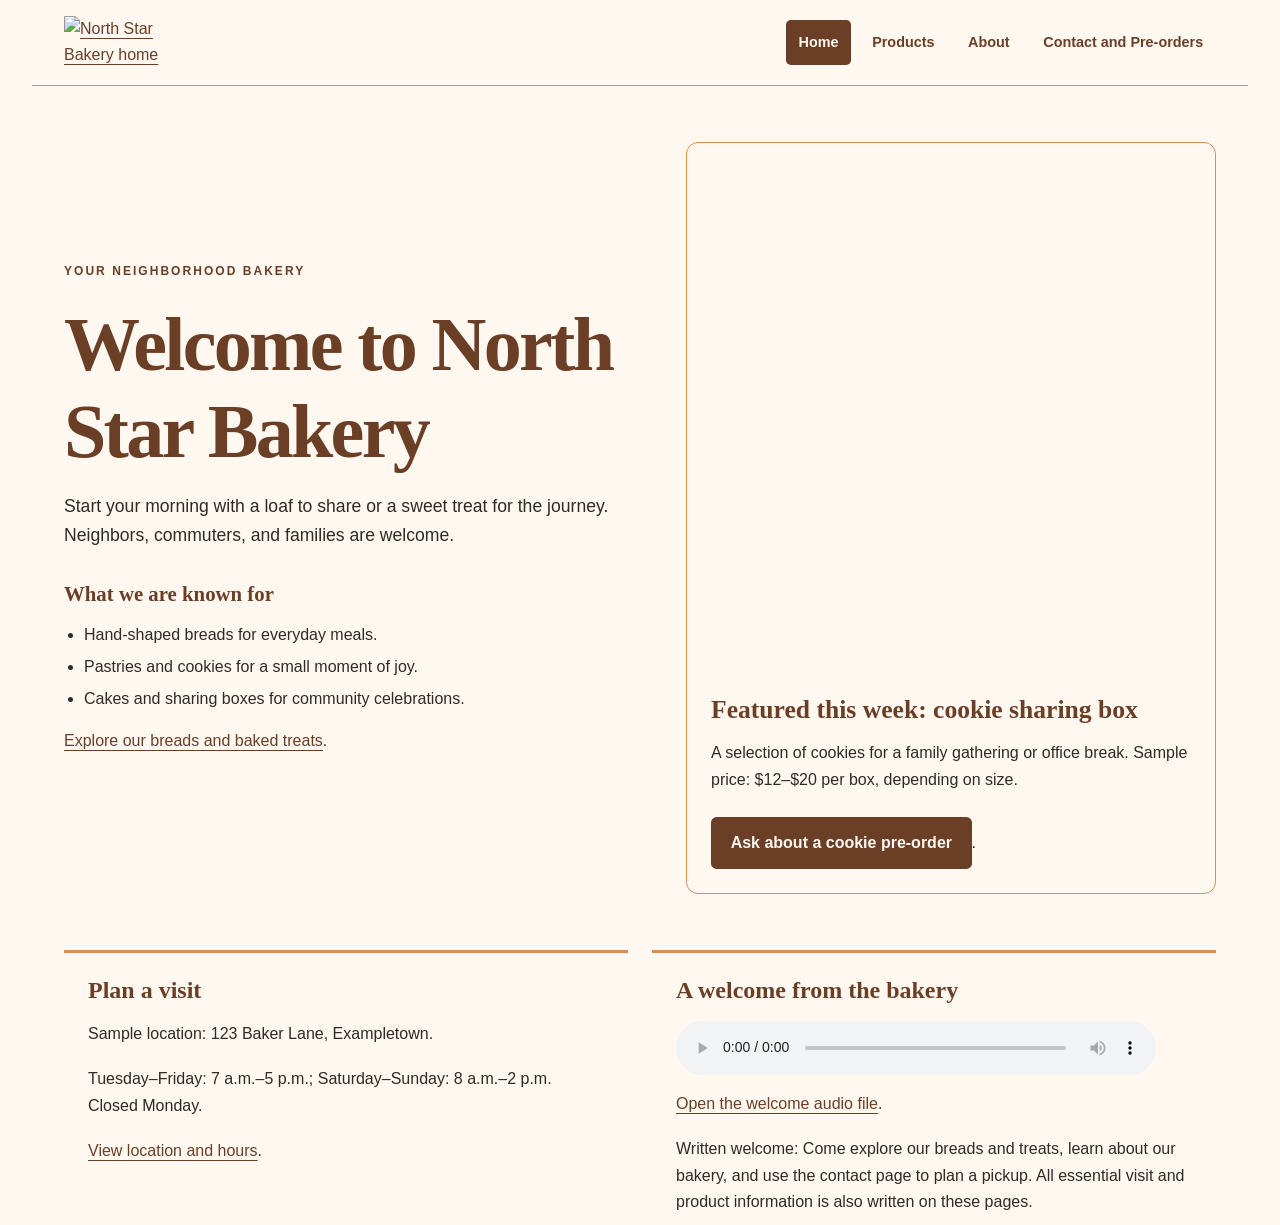
==== index.html @ 85718950 "Add responsive bakery website" ====
<!DOCTYPE html>
<html lang="en">
<head>
  <meta charset="UTF-8">
  <meta name="viewport" content="width=device-width, initial-scale=1">
  <title>Welcome to North Star Bakery | North Star Bakery</title>
<link rel="stylesheet" href="styles.css">
</head>
<body class="index-page">
  <a href="#main-content" class="skip-link">Skip to main content</a>
  <header class="site-header">
    <a href="index.html" class="brand">
      <img src="media/bakery-logo_c.png" width="112" alt="North Star Bakery home">
    </a>
    <nav aria-label="Main navigation" class="site-nav">
      <ul>
        <li><a href="index.html" aria-current="page">Home</a></li>
        <li><a href="products.html">Products</a></li>
        <li><a href="about.html">About</a></li>
        <li><a href="contact.html">Contact and Pre-orders</a></li>
      </ul>
    </nav>
  </header>
  <main id="main-content" tabindex="-1" class="page-content">
    <div class="hero">
<div class="hero-copy">
<p class="eyebrow">YOUR NEIGHBORHOOD BAKERY</p>
<h1>Welcome to North Star Bakery</h1>
    <p>Start your morning with a loaf to share or a sweet treat
      for the journey. Neighbors, commuters, and families are welcome.</p>
    <section aria-labelledby="known-for">
      <h2 id="known-for">What we are known for</h2>
      <ul>
        <li>Hand-shaped breads for everyday meals.</li>
        <li>Pastries and cookies for a small moment of joy.</li>
        <li>Cakes and sharing boxes for community celebrations.</li>
      </ul>
      <p><a href="products.html">Explore our breads and baked treats</a>.</p>
    </section>
    </div>
<section aria-labelledby="featured" class="feature-card">
      <picture>
        <source media="(min-width: 800px)" srcset="media/bakery-feature-large_c.png">
        <img src="media/bakery-feature-small_c.png" width="300" alt="Trays of chocolate chip and assorted bakery cookies">
      </source></picture>
      <h2 id="featured">Featured this week: cookie sharing box</h2>
      <p>A selection of cookies for a family gathering or office break.
        Sample price: $12–$20 per box, depending on size.</p>
      <p><a href="contact.html#request-form" class="button-link">Ask about a cookie pre-order</a>.</p>
    </section>
    </div>
<div class="info-grid">
<section aria-labelledby="visit" class="info-card">
      <h2 id="visit">Plan a visit</h2>
      <p>Sample location: 123 Baker Lane, Exampletown.</p>
      <p>Tuesday–Friday: 7 a.m.–5 p.m.; Saturday–Sunday: 8 a.m.–2 p.m.
        Closed Monday.</p>
      <p><a href="contact.html#visit-details">View location and hours</a>.</p>
    </section>
    <section aria-labelledby="welcome-audio" class="info-card">
      <h2 id="welcome-audio">A welcome from the bakery</h2>
      <audio controls preload="metadata" aria-label="Bakery welcome message">
        <source src="media/bakery-welcome_c.mp3" type="audio/mpeg">
        Your browser does not support embedded audio.
        <a href="media/bakery-welcome_c.mp3">Download the welcome audio</a>.
      </source></audio>
      <p><a href="media/bakery-welcome_c.mp3">Open the welcome audio file</a>.</p>
      <p>Written welcome: Come explore our breads and treats, learn
        about our bakery, and use the contact page to plan a pickup.
        All essential visit and product information is also written
        on these pages.</p>
    </section>
  </div></main>
  <footer class="site-footer">
    <p>North Star Bakery — a little warmth for your day.</p>
    <p>Coursework example: address, hours, prices, staff, and story
      are sample content. This is not a live ordering website.</p>
  </footer>
</body>
</html>
---- styles.css ----
/* North Star Bakery: mobile-first, four colors, two font families. */
:root {
  --cream: #fff8f0;
  --brown: #6b3e26;
  --peach: #d88c5a;
  --charcoal: #2f2a26;
}
* { box-sizing: border-box; }
html { scroll-padding-top: 1rem; }
body {
  margin: 0;
  background: var(--cream);
  color: var(--charcoal);
  font-family: Arial, sans-serif;
  font-size: 1rem;
  line-height: 1.65;
}
h1, h2, h3 {
  color: var(--brown);
  font-family: Georgia, serif;
  line-height: 1.15;
  margin: 0 0 1rem;
  text-wrap: balance;
}
h1 { font-size: clamp(2.35rem, 6vw, 4.75rem); letter-spacing: -.035em; }
h2 { font-size: 1.8rem; }
h3 { font-size: 1.3rem; }
p { margin: 0 0 1.2rem; max-width: 68ch; }
ul { padding-left: 1.25rem; }
li { margin-bottom: .35rem; }
a { color: var(--brown); text-underline-offset: .22em; }
a:hover { text-decoration-thickness: .16em; }
a:focus-visible, button:focus-visible, input:focus-visible,
select:focus-visible, textarea:focus-visible, audio:focus-visible {
  outline: 3px solid var(--brown);
  outline-offset: 4px;
}
img { display: block; max-width: 100%; height: auto; }
audio { display: block; width: 100%; max-width: 30rem; margin-bottom: 1rem; }
.skip-link {
  position: absolute; top: .5rem; left: .5rem; z-index: 10;
  padding: .5rem 1rem; background: var(--cream);
  transform: translateY(-200%);
}
.skip-link:focus { transform: translateY(0); }
.site-header {
  max-width: 76rem; margin: auto; padding: 1rem 1.25rem;
  display: flex; flex-direction: column; align-items: center; gap: 1rem;
  border-bottom: 1px solid var(--peach);
}
.brand { flex-shrink: 0; }
.brand img { width: 112px; }
.site-nav { width: 100%; }
.site-nav ul {
  display: flex; flex-wrap: wrap; justify-content: center; gap: .35rem;
  margin: 0; padding: 0; list-style: none;
}
.site-nav li { margin: 0; }
.site-nav a {
  display: block; padding: .65rem .8rem; border-radius: .3rem;
  font-size: .9rem; font-weight: bold; text-decoration: none;
}
.site-nav a:hover { background: var(--peach); color: var(--charcoal); }
.site-nav a[aria-current="page"] { background: var(--brown); color: var(--cream); }
.page-content { max-width: 76rem; margin: auto; padding: 2rem 1.25rem 3rem; }
.page-content > section { margin-top: 2.5rem; }
.hero, .info-grid, .product-grid, .team-grid, .contact-layout {
  display: flex; flex-direction: column; gap: 1.5rem;
}
.hero > *, .info-grid > *, .product-grid > *,
.team-grid > *, .contact-layout > * { min-width: 0; }
.hero { margin-bottom: 2rem; }
.eyebrow { font-size: .75rem; font-weight: bold; letter-spacing: .17em; color: var(--brown); }
.hero-copy > p:not(.eyebrow) { font-size: 1.1rem; }
.hero-copy section { margin-top: 2rem; }
.hero-copy section h2 { font-size: 1.3rem; }
.feature-card { border: 1px solid var(--peach); border-radius: .75rem; overflow: hidden; }
.feature-card picture img { width: 100%; }
.feature-card h2 { margin: 1.5rem 1.5rem 1rem; font-size: 1.6rem; }
.feature-card p { margin: 0 1.5rem 1.5rem; }
.button-link, button {
  display: inline-block; border: 2px solid var(--brown); border-radius: .35rem;
  background: var(--brown); color: var(--cream); padding: .8rem 1.1rem;
  font-family: Arial, sans-serif; font-size: 1rem; font-weight: bold;
  line-height: 1.4; text-decoration: none; cursor: pointer;
}
.button-link:hover, button:hover { background: var(--charcoal); border-color: var(--charcoal); }
.info-card { padding: 1.5rem; border-top: 3px solid var(--peach); }
.info-card h2 { font-size: 1.5rem; }
.product-grid { margin-top: 2rem; }
.product-card { padding: 1.5rem; border: 1px solid var(--peach); border-radius: .6rem; }
.product-card > img { width: 100%; max-height: 24rem; object-fit: cover; margin-bottom: 1.25rem; border-radius: .3rem; }
.signature { margin: 1.5rem 0 0; padding-top: 1.5rem; border-top: 1px solid var(--peach); }
.signature img { width: 100%; max-height: 24rem; object-fit: cover; border-radius: .3rem; }
figcaption { padding-top: .75rem; font-size: .95rem; }
.callout { padding: 1.5rem; border-left: 5px solid var(--brown); background: var(--peach); }
.story-section img { width: 100%; max-height: 32rem; object-fit: cover; border-radius: .6rem; }
.team-grid article { padding: 1.5rem; border-top: 3px solid var(--peach); }
.about-page main > p:last-child { margin-top: 2rem; }
.contact-layout { margin-top: 2rem; align-items: stretch; }
.visit-card { padding: 1.5rem; background: var(--peach); border-radius: .5rem; }
.visit-card h2, .visit-card h3, .callout h2 { color: var(--charcoal); }
address { font-style: normal; margin-bottom: 1.5rem; }
.form-panel { padding: 1.5rem 0; }
#demo-note { padding: 1rem; border-left: 3px solid var(--peach); font-size: .9rem; }
fieldset { min-width: 0; margin: 0 0 1.5rem; padding: 1.25rem; border: 1px solid var(--brown); border-radius: .4rem; }
legend { padding: 0 .4rem; color: var(--brown); font-weight: bold; }
label { display: inline-block; margin-bottom: .4rem; font-weight: bold; }
input, select, textarea {
  width: 100%; max-width: 100%; min-height: 2.8rem; padding: .7rem;
  background: var(--cream); color: var(--charcoal); border: 1px solid var(--brown);
  border-radius: .25rem; font-family: Arial, sans-serif; font-size: 1rem;
}
textarea { resize: vertical; }
#pickup-help, #details-help, #allergy-help { font-size: .9rem; }
.site-footer { padding: 2rem 1.25rem; background: var(--brown); color: var(--cream); }
.site-footer p { max-width: 73.5rem; margin: 0 auto .75rem; }
.site-footer p:first-child { font-family: Georgia, serif; font-size: 1.3rem; }
.site-footer p:last-child { font-size: .8rem; }
/* Larger screens: preserve source order while expanding the layout. */
@media (min-width: 48rem) {
  .site-header { flex-direction: row; justify-content: space-between; padding: 1rem 2rem; }
  .site-nav { width: auto; }
  .site-nav ul { justify-content: flex-end; gap: .5rem; }
  .page-content { padding: 3.5rem 2rem 4rem; }
  .hero { flex-direction: row; align-items: center; gap: 3rem; margin-bottom: 3.5rem; }
  .hero-copy { flex: 1 1 52%; }
  .feature-card { flex: 1 1 48%; }
  .info-grid, .team-grid { flex-direction: row; }
  .info-grid > *, .team-grid > * { flex: 1 1 0; }
  .product-grid { flex-direction: row; flex-wrap: wrap; align-items: flex-start; }
  .product-card { flex: 1 1 calc(50% - 1rem); }
  .bread-card { flex-basis: 100%; display: flex; flex-wrap: wrap; gap: 1.25rem; align-items: center; }
  .bread-card h2 { flex-basis: 100%; }
  .bread-card > img { width: 30%; flex: 1 1 30%; margin: 0; }
  .bread-card > p { flex: 1 1 25%; }
  .bread-card .signature { flex: 1 1 30%; border: 0; padding: 0; margin: 0; }
  .contact-layout { flex-direction: row; gap: 3rem; align-items: flex-start; }
  .visit-card { flex: 0 1 32%; }
  .form-panel { flex: 1 1 68%; padding: 0; }
}
@media (prefers-reduced-motion: reduce) {
  html { scroll-behavior: auto; }
}
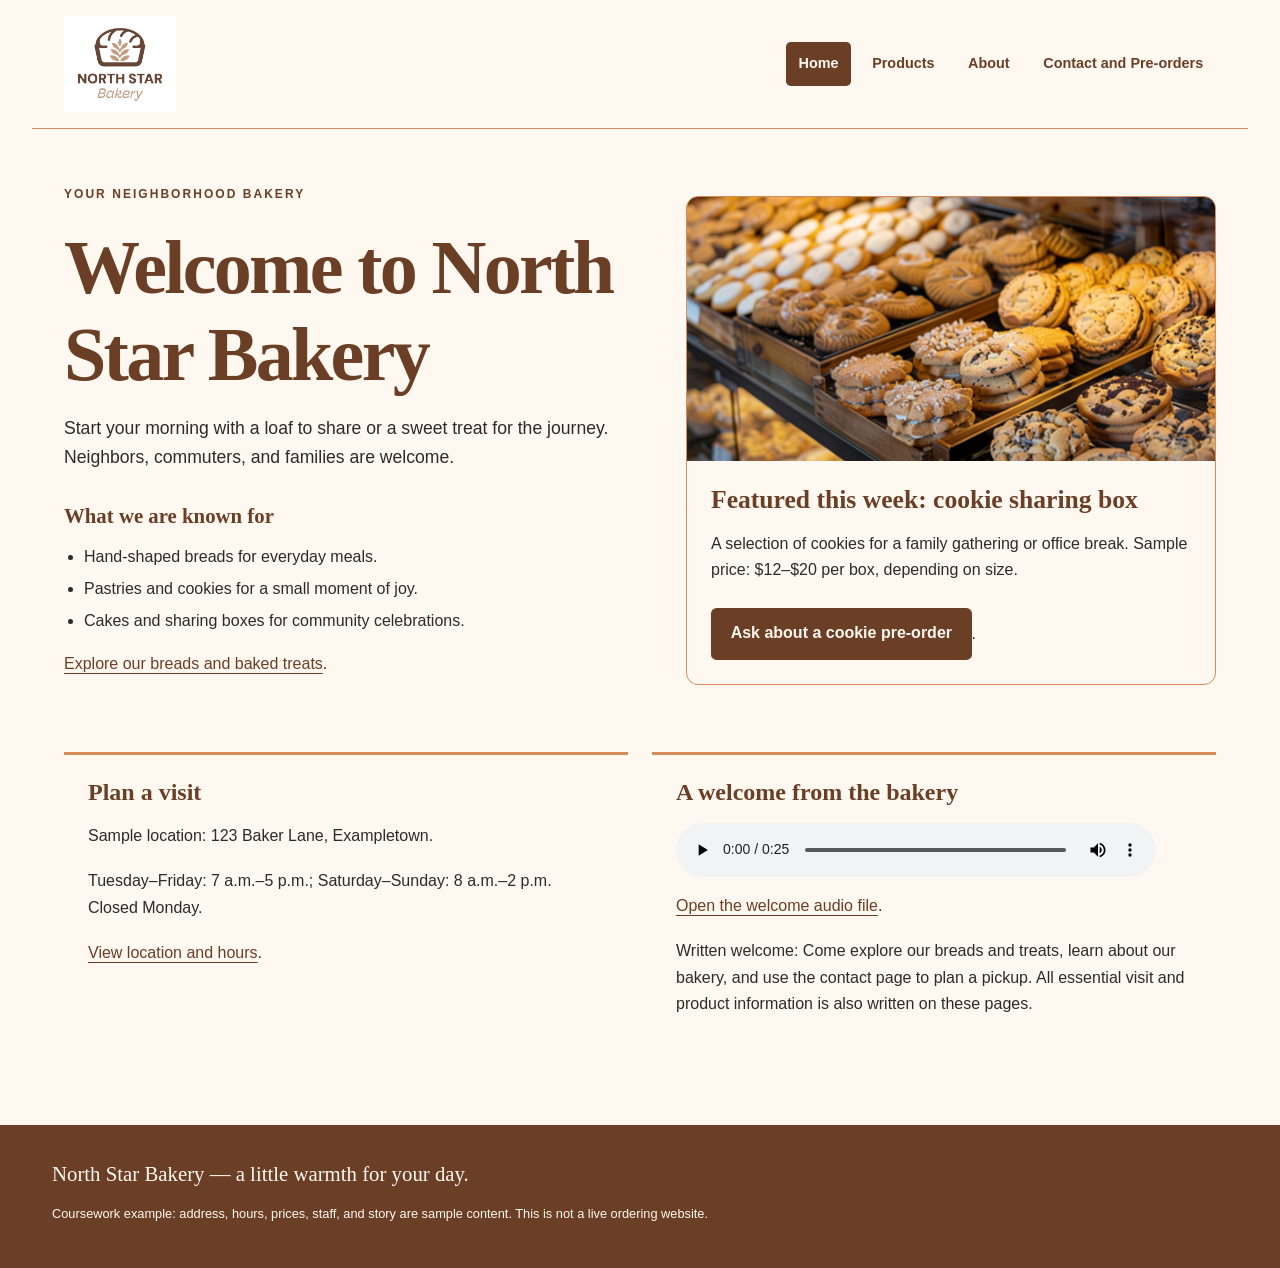
==== commit 47f5d244: "Refresh cached CSS and JavaScript when opening Touchstone 4" ====
--- a/index.html
+++ b/index.html
@@ -4,7 +4,7 @@
   <meta charset="UTF-8">
   <meta name="viewport" content="width=device-width, initial-scale=1">
   <title>Welcome to North Star Bakery | North Star Bakery</title>
-<link rel="stylesheet" href="styles.css">
+<link rel="stylesheet" href="styles.css?v=4">
 </head>
 <body class="index-page">
   <a href="#main-content" class="skip-link">Skip to main content</a>
--- a/styles.css
+++ b/styles.css
@@ -1,144 +1,160 @@
-/* North Star Bakery: mobile-first, four colors, two font families. */
-:root {
-  --cream: #fff8f0;
-  --brown: #6b3e26;
-  --peach: #d88c5a;
-  --charcoal: #2f2a26;
-}
-* { box-sizing: border-box; }
-html { scroll-padding-top: 1rem; }
-body {
-  margin: 0;
-  background: var(--cream);
-  color: var(--charcoal);
-  font-family: Arial, sans-serif;
-  font-size: 1rem;
-  line-height: 1.65;
-}
-h1, h2, h3 {
-  color: var(--brown);
-  font-family: Georgia, serif;
-  line-height: 1.15;
-  margin: 0 0 1rem;
-  text-wrap: balance;
-}
-h1 { font-size: clamp(2.35rem, 6vw, 4.75rem); letter-spacing: -.035em; }
-h2 { font-size: 1.8rem; }
-h3 { font-size: 1.3rem; }
-p { margin: 0 0 1.2rem; max-width: 68ch; }
-ul { padding-left: 1.25rem; }
-li { margin-bottom: .35rem; }
-a { color: var(--brown); text-underline-offset: .22em; }
-a:hover { text-decoration-thickness: .16em; }
-a:focus-visible, button:focus-visible, input:focus-visible,
-select:focus-visible, textarea:focus-visible, audio:focus-visible {
-  outline: 3px solid var(--brown);
-  outline-offset: 4px;
-}
-img { display: block; max-width: 100%; height: auto; }
-audio { display: block; width: 100%; max-width: 30rem; margin-bottom: 1rem; }
-.skip-link {
-  position: absolute; top: .5rem; left: .5rem; z-index: 10;
-  padding: .5rem 1rem; background: var(--cream);
-  transform: translateY(-200%);
-}
-.skip-link:focus { transform: translateY(0); }
-.site-header {
-  max-width: 76rem; margin: auto; padding: 1rem 1.25rem;
-  display: flex; flex-direction: column; align-items: center; gap: 1rem;
-  border-bottom: 1px solid var(--peach);
-}
-.brand { flex-shrink: 0; }
-.brand img { width: 112px; }
-.site-nav { width: 100%; }
-.site-nav ul {
-  display: flex; flex-wrap: wrap; justify-content: center; gap: .35rem;
-  margin: 0; padding: 0; list-style: none;
-}
-.site-nav li { margin: 0; }
-.site-nav a {
-  display: block; padding: .65rem .8rem; border-radius: .3rem;
-  font-size: .9rem; font-weight: bold; text-decoration: none;
-}
-.site-nav a:hover { background: var(--peach); color: var(--charcoal); }
-.site-nav a[aria-current="page"] { background: var(--brown); color: var(--cream); }
-.page-content { max-width: 76rem; margin: auto; padding: 2rem 1.25rem 3rem; }
-.page-content > section { margin-top: 2.5rem; }
-.hero, .info-grid, .product-grid, .team-grid, .contact-layout {
-  display: flex; flex-direction: column; gap: 1.5rem;
-}
-.hero > *, .info-grid > *, .product-grid > *,
-.team-grid > *, .contact-layout > * { min-width: 0; }
-.hero { margin-bottom: 2rem; }
-.eyebrow { font-size: .75rem; font-weight: bold; letter-spacing: .17em; color: var(--brown); }
-.hero-copy > p:not(.eyebrow) { font-size: 1.1rem; }
-.hero-copy section { margin-top: 2rem; }
-.hero-copy section h2 { font-size: 1.3rem; }
-.feature-card { border: 1px solid var(--peach); border-radius: .75rem; overflow: hidden; }
-.feature-card picture img { width: 100%; }
-.feature-card h2 { margin: 1.5rem 1.5rem 1rem; font-size: 1.6rem; }
-.feature-card p { margin: 0 1.5rem 1.5rem; }
-.button-link, button {
-  display: inline-block; border: 2px solid var(--brown); border-radius: .35rem;
-  background: var(--brown); color: var(--cream); padding: .8rem 1.1rem;
-  font-family: Arial, sans-serif; font-size: 1rem; font-weight: bold;
-  line-height: 1.4; text-decoration: none; cursor: pointer;
-}
-.button-link:hover, button:hover { background: var(--charcoal); border-color: var(--charcoal); }
-.info-card { padding: 1.5rem; border-top: 3px solid var(--peach); }
-.info-card h2 { font-size: 1.5rem; }
-.product-grid { margin-top: 2rem; }
-.product-card { padding: 1.5rem; border: 1px solid var(--peach); border-radius: .6rem; }
-.product-card > img { width: 100%; max-height: 24rem; object-fit: cover; margin-bottom: 1.25rem; border-radius: .3rem; }
-.signature { margin: 1.5rem 0 0; padding-top: 1.5rem; border-top: 1px solid var(--peach); }
-.signature img { width: 100%; max-height: 24rem; object-fit: cover; border-radius: .3rem; }
-figcaption { padding-top: .75rem; font-size: .95rem; }
-.callout { padding: 1.5rem; border-left: 5px solid var(--brown); background: var(--peach); }
-.story-section img { width: 100%; max-height: 32rem; object-fit: cover; border-radius: .6rem; }
-.team-grid article { padding: 1.5rem; border-top: 3px solid var(--peach); }
-.about-page main > p:last-child { margin-top: 2rem; }
-.contact-layout { margin-top: 2rem; align-items: stretch; }
-.visit-card { padding: 1.5rem; background: var(--peach); border-radius: .5rem; }
-.visit-card h2, .visit-card h3, .callout h2 { color: var(--charcoal); }
-address { font-style: normal; margin-bottom: 1.5rem; }
-.form-panel { padding: 1.5rem 0; }
-#demo-note { padding: 1rem; border-left: 3px solid var(--peach); font-size: .9rem; }
-fieldset { min-width: 0; margin: 0 0 1.5rem; padding: 1.25rem; border: 1px solid var(--brown); border-radius: .4rem; }
-legend { padding: 0 .4rem; color: var(--brown); font-weight: bold; }
-label { display: inline-block; margin-bottom: .4rem; font-weight: bold; }
-input, select, textarea {
-  width: 100%; max-width: 100%; min-height: 2.8rem; padding: .7rem;
-  background: var(--cream); color: var(--charcoal); border: 1px solid var(--brown);
-  border-radius: .25rem; font-family: Arial, sans-serif; font-size: 1rem;
-}
-textarea { resize: vertical; }
-#pickup-help, #details-help, #allergy-help { font-size: .9rem; }
-.site-footer { padding: 2rem 1.25rem; background: var(--brown); color: var(--cream); }
-.site-footer p { max-width: 73.5rem; margin: 0 auto .75rem; }
-.site-footer p:first-child { font-family: Georgia, serif; font-size: 1.3rem; }
-.site-footer p:last-child { font-size: .8rem; }
-/* Larger screens: preserve source order while expanding the layout. */
-@media (min-width: 48rem) {
-  .site-header { flex-direction: row; justify-content: space-between; padding: 1rem 2rem; }
-  .site-nav { width: auto; }
-  .site-nav ul { justify-content: flex-end; gap: .5rem; }
-  .page-content { padding: 3.5rem 2rem 4rem; }
-  .hero { flex-direction: row; align-items: center; gap: 3rem; margin-bottom: 3.5rem; }
-  .hero-copy { flex: 1 1 52%; }
-  .feature-card { flex: 1 1 48%; }
-  .info-grid, .team-grid { flex-direction: row; }
-  .info-grid > *, .team-grid > * { flex: 1 1 0; }
-  .product-grid { flex-direction: row; flex-wrap: wrap; align-items: flex-start; }
-  .product-card { flex: 1 1 calc(50% - 1rem); }
-  .bread-card { flex-basis: 100%; display: flex; flex-wrap: wrap; gap: 1.25rem; align-items: center; }
-  .bread-card h2 { flex-basis: 100%; }
-  .bread-card > img { width: 30%; flex: 1 1 30%; margin: 0; }
-  .bread-card > p { flex: 1 1 25%; }
-  .bread-card .signature { flex: 1 1 30%; border: 0; padding: 0; margin: 0; }
-  .contact-layout { flex-direction: row; gap: 3rem; align-items: flex-start; }
-  .visit-card { flex: 0 1 32%; }
-  .form-panel { flex: 1 1 68%; padding: 0; }
-}
-@media (prefers-reduced-motion: reduce) {
-  html { scroll-behavior: auto; }
-}
+/* North Star Bakery: mobile-first, four colors, two font families. */
+:root {
+  --cream: #fff8f0;
+  --brown: #6b3e26;
+  --peach: #d88c5a;
+  --charcoal: #2f2a26;
+}
+* { box-sizing: border-box; }
+html { scroll-padding-top: 1rem; }
+body {
+  margin: 0;
+  background: var(--cream);
+  color: var(--charcoal);
+  font-family: Arial, sans-serif;
+  font-size: 1rem;
+  line-height: 1.65;
+}
+h1, h2, h3 {
+  color: var(--brown);
+  font-family: Georgia, serif;
+  line-height: 1.15;
+  margin: 0 0 1rem;
+  text-wrap: balance;
+}
+h1 { font-size: clamp(2.35rem, 6vw, 4.75rem); letter-spacing: -.035em; }
+h2 { font-size: 1.8rem; }
+h3 { font-size: 1.3rem; }
+p { margin: 0 0 1.2rem; max-width: 68ch; }
+ul { padding-left: 1.25rem; }
+li { margin-bottom: .35rem; }
+a { color: var(--brown); text-underline-offset: .22em; }
+a:hover { text-decoration-thickness: .16em; }
+a:focus-visible, button:focus-visible, input:focus-visible,
+select:focus-visible, textarea:focus-visible, audio:focus-visible {
+  outline: 3px solid var(--brown);
+  outline-offset: 4px;
+}
+img { display: block; max-width: 100%; height: auto; }
+audio { display: block; width: 100%; max-width: 30rem; margin-bottom: 1rem; }
+.skip-link {
+  position: absolute; top: .5rem; left: .5rem; z-index: 10;
+  padding: .5rem 1rem; background: var(--cream);
+  transform: translateY(-200%);
+}
+.skip-link:focus { transform: translateY(0); }
+.site-header {
+  max-width: 76rem; margin: auto; padding: 1rem 1.25rem;
+  display: flex; flex-direction: column; align-items: center; gap: 1rem;
+  border-bottom: 1px solid var(--peach);
+}
+.brand { flex-shrink: 0; }
+.brand img { width: 112px; }
+.site-nav { width: 100%; }
+.site-nav ul {
+  display: flex; flex-wrap: wrap; justify-content: center; gap: .35rem;
+  margin: 0; padding: 0; list-style: none;
+}
+.site-nav li { margin: 0; }
+.site-nav a {
+  display: block; padding: .65rem .8rem; border-radius: .3rem;
+  font-size: .9rem; font-weight: bold; text-decoration: none;
+}
+.site-nav a:hover { background: var(--peach); color: var(--charcoal); }
+.site-nav a[aria-current="page"] { background: var(--brown); color: var(--cream); }
+.page-content { max-width: 76rem; margin: auto; padding: 2rem 1.25rem 3rem; }
+.page-content > section { margin-top: 2.5rem; }
+.hero, .info-grid, .product-grid, .team-grid, .contact-layout {
+  display: flex; flex-direction: column; gap: 1.5rem;
+}
+.hero > *, .info-grid > *, .product-grid > *,
+.team-grid > *, .contact-layout > * { min-width: 0; }
+.hero { margin-bottom: 2rem; }
+.eyebrow { font-size: .75rem; font-weight: bold; letter-spacing: .17em; color: var(--brown); }
+.hero-copy > p:not(.eyebrow) { font-size: 1.1rem; }
+.hero-copy section { margin-top: 2rem; }
+.hero-copy section h2 { font-size: 1.3rem; }
+.feature-card { border: 1px solid var(--peach); border-radius: .75rem; overflow: hidden; }
+.feature-card picture img { width: 100%; }
+.feature-card h2 { margin: 1.5rem 1.5rem 1rem; font-size: 1.6rem; }
+.feature-card p { margin: 0 1.5rem 1.5rem; }
+.button-link, button {
+  display: inline-block; border: 2px solid var(--brown); border-radius: .35rem;
+  background: var(--brown); color: var(--cream); padding: .8rem 1.1rem;
+  font-family: Arial, sans-serif; font-size: 1rem; font-weight: bold;
+  line-height: 1.4; text-decoration: none; cursor: pointer;
+}
+.button-link:hover, button:hover { background: var(--charcoal); border-color: var(--charcoal); }
+.info-card { padding: 1.5rem; border-top: 3px solid var(--peach); }
+.info-card h2 { font-size: 1.5rem; }
+.product-grid { margin-top: 2rem; }
+.product-card { padding: 1.5rem; border: 1px solid var(--peach); border-radius: .6rem; }
+.product-card > img { width: 100%; max-height: 24rem; object-fit: cover; margin-bottom: 1.25rem; border-radius: .3rem; }
+.signature { margin: 1.5rem 0 0; padding-top: 1.5rem; border-top: 1px solid var(--peach); }
+.signature img { width: 100%; max-height: 24rem; object-fit: cover; border-radius: .3rem; }
+figcaption { padding-top: .75rem; font-size: .95rem; }
+.callout { padding: 1.5rem; border-left: 5px solid var(--brown); background: var(--peach); }
+.story-section img { width: 100%; max-height: 32rem; object-fit: cover; border-radius: .6rem; }
+.team-grid article { padding: 1.5rem; border-top: 3px solid var(--peach); }
+.about-page main > p:last-child { margin-top: 2rem; }
+.contact-layout { margin-top: 2rem; align-items: stretch; }
+.visit-card { padding: 1.5rem; background: var(--peach); border-radius: .5rem; }
+.visit-card h2, .visit-card h3, .callout h2 { color: var(--charcoal); }
+address { font-style: normal; margin-bottom: 1.5rem; }
+.form-panel { padding: 1.5rem 0; }
+#demo-note { padding: 1rem; border-left: 3px solid var(--peach); font-size: .9rem; }
+fieldset { min-width: 0; margin: 0 0 1.5rem; padding: 1.25rem; border: 1px solid var(--brown); border-radius: .4rem; }
+legend { padding: 0 .4rem; color: var(--brown); font-weight: bold; }
+label { display: inline-block; margin-bottom: .4rem; font-weight: bold; }
+input, select, textarea {
+  width: 100%; max-width: 100%; min-height: 2.8rem; padding: .7rem;
+  background: var(--cream); color: var(--charcoal); border: 1px solid var(--brown);
+  border-radius: .25rem; font-family: Arial, sans-serif; font-size: 1rem;
+}
+textarea { resize: vertical; }
+#pickup-help, #details-help, #allergy-help { font-size: .9rem; }
+.site-footer { padding: 2rem 1.25rem; background: var(--brown); color: var(--cream); }
+.site-footer p { max-width: 73.5rem; margin: 0 auto .75rem; }
+.site-footer p:first-child { font-family: Georgia, serif; font-size: 1.3rem; }
+.site-footer p:last-child { font-size: .8rem; }
+/* Larger screens: preserve source order while expanding the layout. */
+@media (min-width: 48rem) {
+  .site-header { flex-direction: row; justify-content: space-between; padding: 1rem 2rem; }
+  .site-nav { width: auto; }
+  .site-nav ul { justify-content: flex-end; gap: .5rem; }
+  .page-content { padding: 3.5rem 2rem 4rem; }
+  .hero { flex-direction: row; align-items: center; gap: 3rem; margin-bottom: 3.5rem; }
+  .hero-copy { flex: 1 1 52%; }
+  .feature-card { flex: 1 1 48%; }
+  .info-grid, .team-grid { flex-direction: row; }
+  .info-grid > *, .team-grid > * { flex: 1 1 0; }
+  .product-grid { flex-direction: row; flex-wrap: wrap; align-items: flex-start; }
+  .product-card { flex: 1 1 calc(50% - 1rem); }
+  .bread-card { flex-basis: 100%; display: flex; flex-wrap: wrap; gap: 1.25rem; align-items: center; }
+  .bread-card h2 { flex-basis: 100%; }
+  .bread-card > img { width: 30%; flex: 1 1 30%; margin: 0; }
+  .bread-card > p { flex: 1 1 25%; }
+  .bread-card .signature { flex: 1 1 30%; border: 0; padding: 0; margin: 0; }
+  .contact-layout { flex-direction: row; gap: 3rem; align-items: flex-start; }
+  .visit-card { flex: 0 1 32%; }
+  .form-panel { flex: 1 1 68%; padding: 0; }
+}
+@media (prefers-reduced-motion: reduce) {
+  html { scroll-behavior: auto; }
+}
+
+/* Touchstone 4: retain the existing palette, typography and responsive layout. */
+[hidden] { display: none !important; }
+.favorites-panel { padding: 1.5rem; border: 2px solid var(--brown); border-radius: .6rem; margin-bottom: 2rem; }
+.favorite-choices { display: flex; flex-direction: column; gap: 1rem; margin-bottom: 1.5rem; }
+.favorite-choices article { flex: 1 1 0; min-width: 0; padding: 1rem; border: 1px solid var(--peach); border-radius: .4rem; }
+.favorite-choices button { width: 100%; }
+button[aria-pressed="true"] { background: var(--peach); color: var(--charcoal); }
+button:disabled { cursor: default; opacity: .65; }
+#favorites-status { margin-top: 1rem; font-weight: bold; }
+.field-error { display: block; color: var(--brown); font-weight: bold; margin-top: .5rem; }
+.field-error:empty, #form-status:empty { display: none; }
+[aria-invalid="true"] { border: 3px solid var(--brown); }
+#form-status { padding: 1rem; border-left: 4px solid var(--brown); background: var(--peach); }
+#form-status:focus { outline: 3px solid var(--brown); outline-offset: 3px; }
+@media (min-width: 48rem) { .favorite-choices { flex-direction: row; } }
